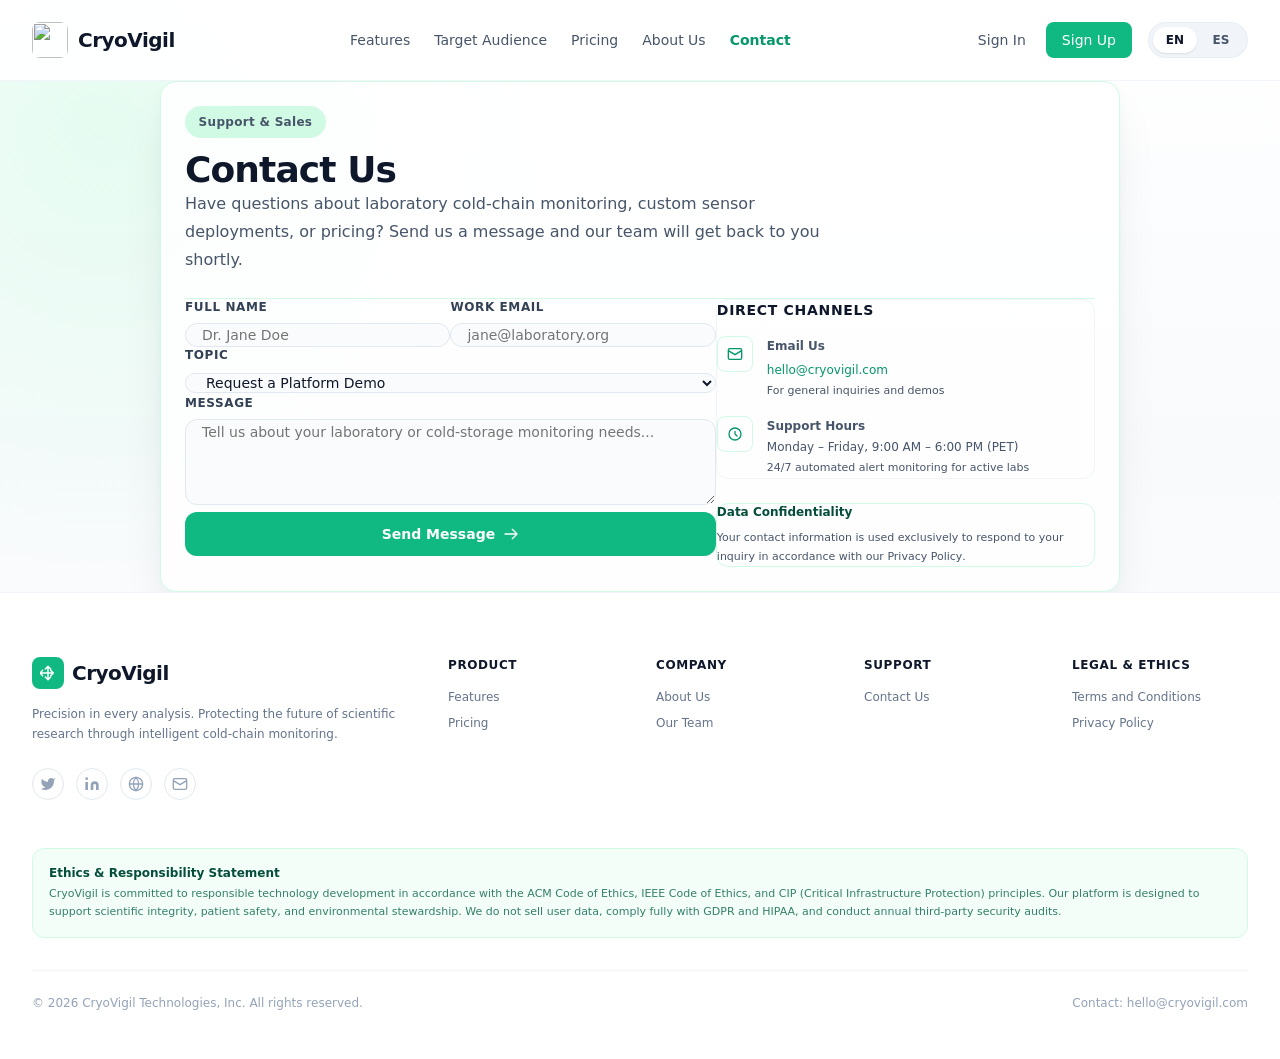
==== contact.html @ 96f05e9c "feat(contact): add contact page with form and direct contact information" ====
<!doctype html>
<html lang="en-US">
<head>
    <meta charset="utf-8" />
    <meta name="viewport" content="width=device-width, initial-scale=1" />
    <meta name="description" content="Get in touch with the CryoVigil team for laboratory cold-chain monitoring inquiries and support." />
    <meta name="author" content="CryoVigil" />
    <title>Contact Us | CryoVigil</title>
    <link rel="stylesheet" href="css/style.css?v=mobile-carousel-2" />
    <script src="js/translations.js" defer></script>
    <script src="js/main.js" defer></script>
</head>
<body class="legal-page flex flex-col min-h-screen text-slate-800">
<!-- HEADER (Idéntico a terms.html) -->
<header class="sticky top-0 z-50 bg-white/95 backdrop-blur-md border-b border-slate-100 transition-all">
    <div class="max-w-7xl mx-auto px-4 sm:px-6 lg:px-8 h-20 flex items-center justify-between">
        <a aria-label="CryoVigil Home" data-i18n-aria-label="nav_logo_aria" class="flex items-center gap-2.5 focus:outline-none" href="index.html">
            <img class="w-9 h-9 rounded-lg object-cover" src="assets/img/logo_cryovigil.jpeg" alt="" />
            <span class="text-xl font-bold tracking-tight text-slate-900">CryoVigil</span>
        </a>
        <nav class="hidden xl:flex items-center gap-6 text-sm font-medium text-slate-600" aria-label="Main navigation">
            <a class="hover:text-brand-600 transition-colors" href="index.html#features" data-i18n="nav_features">Features</a>
            <a class="hover:text-brand-600 transition-colors" href="index.html#target-audience" data-i18n="nav_target_audience">Target Audience</a>
            <a class="hover:text-brand-600 transition-colors" href="index.html#pricing" data-i18n="nav_pricing">Pricing</a>
            <a class="hover:text-brand-600 transition-colors" href="index.html#about-us" data-i18n="nav_about_us">About Us</a>
            <a class="text-brand-600 font-semibold transition-colors" href="contact.html" data-i18n="nav_contact">Contact</a>
        </nav>
        <div class="flex items-center gap-4">
            <div class="hidden md:flex items-center gap-2">
                <a class="px-3 py-2 text-sm font-medium text-slate-600 hover:text-brand-600 transition-colors" href="https://web-app-tst.web.app/sign-in" data-i18n="nav_sign_in">Sign In</a>
                <a class="inline-flex items-center justify-center px-4 py-2 rounded-lg bg-brand-500 text-white text-sm font-medium hover:bg-brand-600 transition-colors" href="https://web-app-tst.web.app/sign-up" data-i18n="nav_sign_up">Sign Up</a>
            </div>
            <div aria-label="Choose language" data-i18n-aria-label="nav_lang_aria" class="language-switcher" role="group">
                <button aria-pressed="true" class="language-option" data-language="en_US" type="button">EN</button>
                <button aria-pressed="false" class="language-option" data-language="es_419" type="button">ES</button>
            </div>
            <button aria-label="Open navigation" aria-controls="mobile-menu" aria-expanded="false" class="xl:hidden p-2 text-slate-600 hover:text-slate-900 focus:outline-none" id="mobile-menu-btn" type="button">
                <svg class="w-6 h-6" fill="none" stroke="currentColor" viewbox="0 0 24 24">
                    <path d="M4 6h16M4 12h16M4 18h16" stroke-linecap="round" stroke-linejoin="round" stroke-width="2"></path>
                </svg>
            </button>
        </div>
    </div>
    <div class="hidden xl:hidden border-b border-slate-200 bg-white px-4 pt-2 pb-6 space-y-3" id="mobile-menu">
        <a class="block py-2 text-slate-600 font-medium" href="index.html#features" data-i18n="nav_features">Features</a>
        <a class="block py-2 text-slate-600 font-medium" href="index.html#target-audience" data-i18n="nav_target_audience">Target Audience</a>
        <a class="block py-2 text-slate-600 font-medium" href="index.html#pricing" data-i18n="nav_pricing">Pricing</a>
        <a class="block py-2 text-slate-600 font-medium" href="index.html#about-us" data-i18n="nav_about_us">About Us</a>
        <a class="block py-2 text-brand-600 font-semibold" href="contact.html" data-i18n="nav_contact">Contact</a>
        <div class="flex gap-3 border-t border-slate-100 pt-4">
            <a class="flex-1 text-center py-2 rounded-lg border border-slate-200 text-slate-700 font-medium" href="https://web-app-tst.web.app/sign-in" data-i18n="nav_sign_in">Sign In</a>
            <a class="flex-1 text-center py-2 rounded-lg bg-brand-500 text-white font-medium" href="https://web-app-tst.web.app/sign-up" data-i18n="nav_sign_up">Sign Up</a>
        </div>
    </div>
</header>

<!-- MAIN CONTENT (Misma estructura de tarjeta blanca de terms.html) -->
<main class="flex-grow max-w-5xl w-full mx-auto px-4 sm:px-6 lg:px-8 py-12 sm:py-16">
    <article class="bg-white rounded-2xl border border-slate-200 p-6 sm:p-10 space-y-8 shadow-soft">
        <header class="pb-6 border-b border-slate-100">
            <p class="badge-pill mb-3" data-i18n="contact_badge">Support &amp; Sales</p>
            <h1 class="text-3xl sm:text-4xl font-bold text-slate-900 tracking-tight" data-i18n="contact_title">Contact Us</h1>
            <p class="text-slate-500 mt-3 text-sm sm:text-base max-w-2xl" data-i18n="contact_subtitle">
                Have questions about laboratory cold-chain monitoring, custom sensor deployments, or pricing? Send us a message and our team will get back to you shortly.
            </p>
        </header>

        <div class="grid grid-cols-1 lg:grid-cols-12 gap-10">
            <!-- Formulario simple (7 columnas) -->
            <div class="lg:col-span-7">
                <form id="contact-form" class="space-y-5">
                    <div class="grid grid-cols-1 sm:grid-cols-2 gap-5">
                        <div>
                            <label for="contact-name" class="block text-xs font-semibold text-slate-700 uppercase tracking-wider mb-2" data-i18n="contact_label_name">
                                Full Name
                            </label>
                            <input
                                    type="text"
                                    id="contact-name"
                                    name="name"
                                    required
                                    placeholder="Dr. Jane Doe"
                                    class="w-full px-4 py-2.5 rounded-xl border border-slate-200 bg-slate-50/50 text-sm text-slate-900 placeholder:text-slate-400 focus:bg-white focus:outline-none focus:ring-2 focus:ring-brand-500/20 focus:border-brand-500 transition-all"
                            />
                        </div>

                        <div>
                            <label for="contact-email" class="block text-xs font-semibold text-slate-700 uppercase tracking-wider mb-2" data-i18n="contact_label_email">
                                Work Email
                            </label>
                            <input
                                    type="email"
                                    id="contact-email"
                                    name="email"
                                    required
                                    placeholder="jane@laboratory.org"
                                    class="w-full px-4 py-2.5 rounded-xl border border-slate-200 bg-slate-50/50 text-sm text-slate-900 placeholder:text-slate-400 focus:bg-white focus:outline-none focus:ring-2 focus:ring-brand-500/20 focus:border-brand-500 transition-all"
                            />
                        </div>
                    </div>

                    <div>
                        <label for="contact-subject" class="block text-xs font-semibold text-slate-700 uppercase tracking-wider mb-2" data-i18n="contact_label_subject">
                            Topic
                        </label>
                        <select
                                id="contact-subject"
                                name="subject"
                                class="w-full px-4 py-2.5 rounded-xl border border-slate-200 bg-slate-50/50 text-sm text-slate-900 focus:bg-white focus:outline-none focus:ring-2 focus:ring-brand-500/20 focus:border-brand-500 transition-all"
                        >
                            <option value="demo" data-i18n="contact_opt_demo">Request a Platform Demo</option>
                            <option value="pricing" data-i18n="contact_opt_pricing">Plans &amp; Institutional Pricing</option>
                            <option value="support" data-i18n="contact_opt_support">Technical Support</option>
                            <option value="other" data-i18n="contact_opt_other">General Inquiry</option>
                        </select>
                    </div>

                    <div>
                        <label for="contact-message" class="block text-xs font-semibold text-slate-700 uppercase tracking-wider mb-2" data-i18n="contact_label_message">
                            Message
                        </label>
                        <textarea
                                id="contact-message"
                                name="message"
                                rows="4"
                                required
                                placeholder="Tell us about your laboratory or cold-storage monitoring needs..."
                                class="w-full px-4 py-2.5 rounded-xl border border-slate-200 bg-slate-50/50 text-sm text-slate-900 placeholder:text-slate-400 focus:bg-white focus:outline-none focus:ring-2 focus:ring-brand-500/20 focus:border-brand-500 transition-all resize-none"
                        ></textarea>
                    </div>

                    <button
                            type="submit"
                            class="w-full sm:w-auto inline-flex items-center justify-center gap-2 px-6 py-3 rounded-xl bg-brand-500 text-white text-sm font-semibold hover:bg-brand-600 focus:outline-none focus:ring-2 focus:ring-brand-500/40 transition-all cursor-pointer"
                            data-i18n="contact_btn_submit"
                    >
                        <span>Send Message</span>
                        <svg class="w-4 h-4" fill="none" stroke="currentColor" stroke-width="2" viewBox="0 0 24 24">
                            <path stroke-linecap="round" stroke-linejoin="round" d="M14 5l7 7m0 0l-7 7m7-7H3"></path>
                        </svg>
                    </button>

                    <!-- Mensaje de confirmación al enviar -->
                    <div
                            id="contact-success"
                            class="hidden p-4 rounded-xl bg-brand-50 border border-brand-200 text-brand-900 text-xs sm:text-sm flex items-start gap-3"
                            role="status"
                    >
                        <svg class="w-5 h-5 text-brand-600 shrink-0 mt-0.5" fill="none" stroke="currentColor" stroke-width="2" viewBox="0 0 24 24">
                            <path stroke-linecap="round" stroke-linejoin="round" d="M5 13l4 4L19 7"></path>
                        </svg>
                        <div>
                            <p class="font-semibold" data-i18n="contact_success_title">Message sent successfully</p>
                            <p class="text-brand-800/80 mt-0.5" data-i18n="contact_success_desc">Thank you for reaching out. Our team will respond within 1 business day.</p>
                        </div>
                    </div>
                </form>
            </div>

            <!-- Información directa de contacto (5 columnas) -->
            <aside class="lg:col-span-5 space-y-6 lg:border-l lg:border-slate-100 lg:pl-8">
                <div class="p-5 rounded-xl bg-slate-50/80 border border-slate-100 space-y-4">
                    <h2 class="text-sm font-bold text-slate-900 uppercase tracking-wider" data-i18n="contact_info_title">
                        Direct Channels
                    </h2>

                    <div class="flex items-start gap-3.5">
                        <div class="w-9 h-9 rounded-lg bg-brand-50 border border-brand-100 flex items-center justify-center text-brand-600 shrink-0">
                            <svg class="w-4 h-4" fill="none" stroke="currentColor" stroke-width="2" viewBox="0 0 24 24">
                                <rect height="16" rx="2" width="20" x="2" y="4"></rect>
                                <path d="m22 7-10 6L2 7"></path>
                            </svg>
                        </div>
                        <div>
                            <p class="text-xs font-semibold text-slate-900" data-i18n="contact_email_label">Email Us</p>
                            <a href="mailto:hello@cryovigil.com" class="text-xs text-brand-600 hover:underline font-medium">hello@cryovigil.com</a>
                            <p class="text-[11px] text-slate-500 mt-0.5" data-i18n="contact_email_hint">For general inquiries and demos</p>
                        </div>
                    </div>

                    <div class="flex items-start gap-3.5">
                        <div class="w-9 h-9 rounded-lg bg-brand-50 border border-brand-100 flex items-center justify-center text-brand-600 shrink-0">
                            <svg class="w-4 h-4" fill="none" stroke="currentColor" stroke-width="2" viewBox="0 0 24 24">
                                <path stroke-linecap="round" stroke-linejoin="round" d="M12 8v4l3 3m6-3a9 9 0 11-18 0 9 9 0 0118 0z"></path>
                            </svg>
                        </div>
                        <div>
                            <p class="text-xs font-semibold text-slate-900" data-i18n="contact_hours_label">Support Hours</p>
                            <p class="text-xs text-slate-600" data-i18n="contact_hours_value">Monday – Friday, 9:00 AM – 6:00 PM (PET)</p>
                            <p class="text-[11px] text-slate-500 mt-0.5" data-i18n="contact_hours_hint">24/7 automated alert monitoring for active labs</p>
                        </div>
                    </div>
                </div>

                <div class="p-5 rounded-xl bg-brand-50/50 border border-brand-100 space-y-2">
                    <h3 class="text-xs font-bold text-brand-900" data-i18n="contact_privacy_note_title">Data Confidentiality</h3>
                    <p class="text-[11px] text-brand-800/80 leading-relaxed" data-i18n="contact_privacy_note_desc">
                        Your contact information is used exclusively to respond to your inquiry in accordance with our <a href="privacy.html" class="underline font-medium">Privacy Policy</a>.
                    </p>
                </div>
            </aside>
        </div>
    </article>
</main>

<!-- FOOTER (Idéntico a terms.html) -->
<footer class="bg-white border-t border-slate-100 pt-16 pb-12" data-purpose="page-footer" id="contact">
    <div class="max-w-7xl mx-auto px-4 sm:px-6 lg:px-8">
        <div class="grid grid-cols-1 md:grid-cols-2 lg:grid-cols-6 gap-8 pb-12">
            <div class="lg:col-span-2 space-y-4">
                <a class="flex items-center gap-2" href="index.html">
                    <div class="w-8 h-8 rounded-lg bg-brand-500 flex items-center justify-center text-white">
                        <svg class="w-4 h-4 stroke-current fill-none stroke-[2.2]" viewbox="0 0 24 24">
                            <path d="M12 2v20m0-20l4 4m-4-4L8 6m4 16l4-4m-4 4l-4-4m-8-6h20m-20 0l4-4m-4 4l4 4m16-4l-4-4m4 4l-4 4" stroke-linecap="round" stroke-linejoin="round"></path>
                        </svg>
                    </div>
                    <span class="text-xl font-bold tracking-tight text-slate-900">CryoVigil</span>
                </a>
                <p class="text-xs text-slate-500 max-w-sm leading-relaxed" data-i18n="footer_tagline">Precision in every analysis. Protecting the future of scientific research through intelligent cold-chain monitoring.</p>
                <div class="flex items-center gap-3 pt-2 text-slate-400">
                    <a aria-label="Share on X" class="w-8 h-8 rounded-full border border-slate-200 flex items-center justify-center hover:text-brand-500 hover:border-brand-500 transition-colors" href="https://x.com/intent/post" data-share="x" target="_blank" rel="noopener noreferrer">
                        <svg class="w-4 h-4" fill="currentColor" viewbox="0 0 24 24"><path d="M23 3a10.9 10.9 0 01-3.14 1.53 4.48 4.48 0 00-7.86 3v1A10.66 10.66 0 013 4s-4 9 5 13a11.64 11.64 0 01-7 2c9 5 20 0 20-11.5a4.5 4.5 0 00-.08-.83A7.72 7.72 0 0023 3z"></path></svg>
                    </a>
                    <a aria-label="Share on LinkedIn" class="w-8 h-8 rounded-full border border-slate-200 flex items-center justify-center hover:text-brand-500 hover:border-brand-500 transition-colors" href="https://www.linkedin.com/sharing/share-offsite/" data-share="linkedin" target="_blank" rel="noopener noreferrer">
                        <svg class="w-4 h-4" fill="currentColor" viewbox="0 0 24 24"><path d="M16 8a6 6 0 016 6v7h-4v-7a2 2 0 00-2-2 2 2 0 00-2 2v7h-4v-7a6 6 0 016-6zM2 9h4v12H2z"></path><circle cx="4" cy="4" r="2"></circle></svg>
                    </a>
                    <a aria-label="CryoVigil website" class="w-8 h-8 rounded-full border border-slate-200 flex items-center justify-center hover:text-brand-500 hover:border-brand-500 transition-colors" href="index.html">
                        <svg class="w-4 h-4" fill="none" stroke="currentColor" stroke-width="2" viewbox="0 0 24 24"><circle cx="12" cy="12" r="10"></circle><path d="M2 12h20M12 2a15.3 15.3 0 014 10 15.3 15.3 0 01-4 10 15.3 15.3 0 01-4-10 15.3 15.3 0 014-10z"></path></svg>
                    </a>
                    <a aria-label="Email CryoVigil" class="w-8 h-8 rounded-full border border-slate-200 flex items-center justify-center hover:text-brand-500 hover:border-brand-500 transition-colors" href="mailto:hello@cryovigil.com">
                        <svg class="w-4 h-4" fill="none" stroke="currentColor" stroke-width="2" viewbox="0 0 24 24"><rect height="16" rx="2" width="20" x="2" y="4"></rect><path d="m22 7-10 6L2 7"></path></svg>
                    </a>
                </div>
            </div>
            <div>
                <h4 class="text-xs font-bold text-slate-900 uppercase tracking-wider mb-4" data-i18n="footer_col_product">Product</h4>
                <ul class="space-y-2.5 text-xs text-slate-500">
                    <li><a class="hover:text-slate-900 transition-colors" href="index.html#features" data-i18n="footer_link_features">Features</a></li>
                    <li><a class="hover:text-slate-900 transition-colors" href="index.html#pricing" data-i18n="footer_link_pricing">Pricing</a></li>
                </ul>
            </div>
            <div>
                <h4 class="text-xs font-bold text-slate-900 uppercase tracking-wider mb-4" data-i18n="footer_col_company">Company</h4>
                <ul class="space-y-2.5 text-xs text-slate-500">
                    <li><a class="hover:text-slate-900 transition-colors" href="index.html#about-us" data-i18n="footer_link_about_us">About Us</a></li>
                    <li><a class="hover:text-slate-900 transition-colors" href="index.html#about-us" data-i18n="footer_link_our_team">Our Team</a></li>
                </ul>
            </div>
            <div>
                <h4 class="text-xs font-bold text-slate-900 uppercase tracking-wider mb-4" data-i18n="footer_col_support">Support</h4>
                <ul class="space-y-2.5 text-xs text-slate-500">
                    <li><a class="hover:text-slate-900 transition-colors" href="contact.html" data-i18n="footer_link_contact_us">Contact Us</a></li>
                </ul>
            </div>
            <div>
                <h4 class="text-xs font-bold text-slate-900 uppercase tracking-wider mb-4" data-i18n="footer_col_legal">Legal &amp; Ethics</h4>
                <ul class="space-y-2.5 text-xs text-slate-500">
                    <li><a class="hover:text-slate-900 transition-colors" href="terms.html" data-i18n="footer_link_terms">Terms and Conditions</a></li>
                    <li><a class="hover:text-slate-900 transition-colors" href="privacy.html" data-i18n="footer_link_privacy">Privacy Policy</a></li>
                </ul>
            </div>
        </div>
        <div class="p-4 rounded-xl bg-brand-50/60 border border-brand-100 mb-8">
            <h5 class="text-xs font-bold text-brand-900 mb-1" data-i18n="footer_ethics_title">Ethics &amp; Responsibility Statement</h5>
            <p class="text-[11px] text-brand-800/80 leading-relaxed" data-i18n="footer_ethics_desc">CryoVigil is committed to responsible technology development in accordance with the ACM Code of Ethics, IEEE Code of Ethics, and CIP (Critical Infrastructure Protection) principles. Our platform is designed to support scientific integrity, patient safety, and environmental stewardship. We do not sell user data, comply fully with GDPR and HIPAA, and conduct annual third-party security audits.</p>
        </div>
        <div class="pt-6 border-t border-slate-100 flex flex-col sm:flex-row justify-between items-center gap-4 text-xs text-slate-400">
            <p data-i18n="footer_copyright">© 2026 CryoVigil Technologies, Inc. All rights reserved.</p>
            <div class="flex items-center gap-6">
                <a class="hover:text-slate-600 transition-colors" href="mailto:hello@cryovigil.com" data-i18n="footer_bottom_contact">Contact: hello@cryovigil.com</a>
            </div>
        </div>
    </div>
</footer>

<script>
    document.getElementById('contact-form')?.addEventListener('submit', function (e) {
        e.preventDefault();
        const successBox = document.getElementById('contact-success');
        successBox.classList.remove('hidden');
        this.reset();
    });
</script>
</body>
</html>
---- css/style.css ----
:root {
  font-family:
    Inter,
    system-ui,
    -apple-system,
    BlinkMacSystemFont,
    "Segoe UI",
    sans-serif;
  color: #1f2937;
  background: #fff;
  font-synthesis: none;
  text-rendering: optimizeLegibility;
  -webkit-font-smoothing: antialiased;
  --slate-50: #f8fafc;
  --slate-100: #f1f5f9;
  --slate-200: #e2e8f0;
  --slate-300: #cbd5e1;
  --slate-400: #94a3b8;
  --slate-500: #64748b;
  --slate-600: #475569;
  --slate-700: #334155;
  --slate-800: #1e293b;
  --slate-900: #0f172a;
  --brand-50: #ecfdf5;
  --brand-100: #d1fae5;
  --brand-200: #a7f3d0;
  --brand-300: #6ee7b7;
  --brand-400: #34d399;
  --brand-500: #10b981;
  --brand-600: #059669;
  --brand-700: #047857;
  --brand-800: #065f46;
  --brand-900: #064e3b;
}

*,
*::before,
*::after {
  box-sizing: border-box;
  border-width: 0;
  border-style: solid;
  border-color: #e5e7eb;
}

html {
  min-width: 320px;
  scroll-behavior: smooth;
}

body {
  min-width: 320px;
  min-height: 100vh;
  margin: 0;
  line-height: 1.5;
}

a {
  color: inherit;
  text-decoration: none;
}

blockquote,
dd,
dl,
figure,
h1,
h2,
h3,
h4,
h5,
h6,
hr,
p,
pre {
  margin: 0;
}

h1,
h2,
h3,
h4,
h5,
h6 {
  font-size: inherit;
  font-weight: inherit;
}

ul,
ol,
menu {
  margin: 0;
  padding: 0;
  list-style: none;
}

button,
input,
select,
textarea {
  color: inherit;
  font: inherit;
  margin: 0;
}

button {
  border: 0;
  background: transparent;
  text-transform: none;
}

svg {
  display: block;
}

::selection {
  color: var(--brand-800);
  background: rgb(16 185 129 / 18%);
}

.badge-pill {
  display: inline-flex;
  align-items: center;
  padding: 0.35rem 0.85rem;
  border-radius: 9999px;
  background: var(--brand-100);
  color: var(--brand-700);
  font-size: 0.75rem;
  font-weight: 600;
  letter-spacing: 0.025em;
}

.shadow-soft {
  box-shadow:
    0 10px 30px -10px rgb(0 0 0 / 6%),
    0 4px 6px -2px rgb(0 0 0 / 2%);
}

.shadow-mockup {
  box-shadow: 0 25px 50px -12px rgb(15 23 42 / 12%);
}

.block {
  display: block;
}
.inline-block {
  display: inline-block;
}
.flex {
  display: flex;
}
.inline-flex {
  display: inline-flex;
}
.grid {
  display: grid;
}
.hidden {
  display: none;
}
.order-1 {
  order: 1;
}
.order-2 {
  order: 2;
}
.flex-col {
  flex-direction: column;
}
.flex-wrap {
  flex-wrap: wrap;
}
.flex-grow {
  flex-grow: 1;
}
.flex-shrink-0 {
  flex-shrink: 0;
}
.min-h-20 {
  min-height: 5rem;
}
.items-start {
  align-items: flex-start;
}
.items-center {
  align-items: center;
}
.items-baseline {
  align-items: baseline;
}
.justify-between {
  justify-content: space-between;
}
.justify-center {
  justify-content: center;
}
.grid-cols-1 {
  grid-template-columns: repeat(1, minmax(0, 1fr));
}
.grid-cols-3 {
  grid-template-columns: repeat(3, minmax(0, 1fr));
}
.gap-0\.5 {
  gap: 0.125rem;
}
.gap-1 {
  gap: 0.25rem;
}
.gap-2 {
  gap: 0.5rem;
}
.gap-2\.5 {
  gap: 0.625rem;
}
.gap-3 {
  gap: 0.75rem;
}
.gap-3\.5 {
  gap: 0.875rem;
}
.gap-4 {
  gap: 1rem;
}
.gap-6 {
  gap: 1.5rem;
}
.gap-8 {
  gap: 2rem;
}
.gap-12 {
  gap: 3rem;
}
.gap-x-6 {
  column-gap: 1.5rem;
}
.gap-y-2 {
  row-gap: 0.5rem;
}
.space-y-1 > :not([hidden]) ~ :not([hidden]) {
  margin-top: 0.25rem;
}
.space-y-2 > :not([hidden]) ~ :not([hidden]) {
  margin-top: 0.5rem;
}
.space-y-2\.5 > :not([hidden]) ~ :not([hidden]) {
  margin-top: 0.625rem;
}
.space-y-3 > :not([hidden]) ~ :not([hidden]) {
  margin-top: 0.75rem;
}
.space-y-3\.5 > :not([hidden]) ~ :not([hidden]) {
  margin-top: 0.875rem;
}
.space-y-4 > :not([hidden]) ~ :not([hidden]) {
  margin-top: 1rem;
}
.space-y-6 > :not([hidden]) ~ :not([hidden]) {
  margin-top: 1.5rem;
}

.absolute {
  position: absolute;
}
.relative {
  position: relative;
}
.sticky {
  position: sticky;
}
.top-0 {
  top: 0;
}
.top-4 {
  top: 1rem;
}
.right-4 {
  right: 1rem;
}
.inset-0 {
  inset: 0;
}
.z-10 {
  z-index: 10;
}
.z-50 {
  z-index: 50;
}
.mx-auto {
  margin-right: auto;
  margin-left: auto;
}
.my-8 {
  margin-top: 2rem;
  margin-bottom: 2rem;
}
.ml-0\.5 {
  margin-left: 0.125rem;
}
.ml-2 {
  margin-left: 0.5rem;
}
.mt-1 {
  margin-top: 0.25rem;
}
.mt-2 {
  margin-top: 0.5rem;
}
.mt-20 {
  margin-top: 5rem;
}
.mb-1 {
  margin-bottom: 0.25rem;
}
.mb-2 {
  margin-bottom: 0.5rem;
}
.mb-3 {
  margin-bottom: 0.75rem;
}
.mb-4 {
  margin-bottom: 1rem;
}
.mb-5 {
  margin-bottom: 1.25rem;
}
.mb-6 {
  margin-bottom: 1.5rem;
}
.mb-8 {
  margin-bottom: 2rem;
}
.mb-10 {
  margin-bottom: 2.5rem;
}
.mb-16 {
  margin-bottom: 4rem;
}
.h-1\.5 {
  height: 0.375rem;
}
.h-2 {
  height: 0.5rem;
}
.h-3 {
  height: 0.75rem;
}
.h-4 {
  height: 1rem;
}
.h-5 {
  height: 1.25rem;
}
.h-6 {
  height: 1.5rem;
}
.h-8 {
  height: 2rem;
}
.h-9 {
  height: 2.25rem;
}
.h-10 {
  height: 2.5rem;
}
.h-12 {
  height: 3rem;
}
.h-14 {
  height: 3.5rem;
}
.h-20 {
  height: 5rem;
}
.h-24 {
  height: 6rem;
}
.h-40 {
  height: 10rem;
}
.h-full {
  height: 100%;
}
.min-h-screen {
  min-height: 100vh;
}
.w-1\.5 {
  width: 0.375rem;
}
.w-2 {
  width: 0.5rem;
}
.w-3 {
  width: 0.75rem;
}
.w-4 {
  width: 1rem;
}
.w-5 {
  width: 1.25rem;
}
.w-6 {
  width: 1.5rem;
}
.w-8 {
  width: 2rem;
}
.w-9 {
  width: 2.25rem;
}
.w-10 {
  width: 2.5rem;
}
.w-12 {
  width: 3rem;
}
.w-14 {
  width: 3.5rem;
}
.w-16 {
  width: 4rem;
}
.w-24 {
  width: 6rem;
}
.w-full {
  width: 100%;
}
.max-w-sm {
  max-width: 24rem;
}
.max-w-lg {
  max-width: 32rem;
}
.max-w-xl {
  max-width: 36rem;
}
.max-w-2xl {
  max-width: 42rem;
}
.max-w-4xl {
  max-width: 56rem;
}
.max-w-5xl {
  max-width: 64rem;
}
.max-w-7xl {
  max-width: 80rem;
}
.overflow-hidden {
  overflow: hidden;
}
.aspect-video {
  aspect-ratio: 16 / 9;
}

img,
video {
  display: block;
  max-width: 100%;
}

.content-visual {
  aspect-ratio: 16 / 10;
  object-fit: cover;
}

.team-member-photo {
  aspect-ratio: 1 / 1;
  object-fit: cover;
}

.pricing-card-popular {
  padding-top: 3.25rem;
}

.pricing-badge-wrap {
  position: absolute;
  top: 0.85rem;
  left: 50%;
  transform: translateX(-50%);
}

.pricing-badge {
  display: inline-flex;
  align-items: center;
  justify-content: center;
  white-space: nowrap;
  margin-right: 0.35rem;
}

.border {
  border: 1px solid var(--slate-200);
}
.border-b {
  border-bottom: 1px solid var(--slate-200);
}
.border-t {
  border-top: 1px solid var(--slate-200);
}
.border-slate-100 {
  border-color: var(--slate-100);
}
.border-slate-200 {
  border-color: var(--slate-200);
}
.border-slate-200\/60 {
  border-color: rgb(226 232 240 / 60%);
}
.border-slate-200\/80 {
  border-color: rgb(226 232 240 / 80%);
}
.border-slate-200\/90 {
  border-color: rgb(226 232 240 / 90%);
}
.border-slate-700 {
  border-color: #334155;
}
.border-amber-200 {
  border-color: #fde68a;
}
.border-brand-100 {
  border-color: var(--brand-100);
}
.border-brand-500\/30 {
  border-color: rgb(16 185 129 / 30%);
}
.border-navy-800 {
  border-color: #1e293b;
}
.rounded {
  border-radius: 0.25rem;
}
.rounded-lg {
  border-radius: 0.5rem;
}
.rounded-xl {
  border-radius: 0.75rem;
}
.rounded-2xl {
  border-radius: 1rem;
}
.rounded-full {
  border-radius: 9999px;
}

.bg-white {
  background-color: #fff;
}
.bg-white\/95 {
  background-color: rgb(255 255 255 / 95%);
}
.bg-slate-50 {
  background-color: var(--slate-50);
}
.bg-slate-50\/50 {
  background-color: rgb(248 250 252 / 50%);
}
.bg-slate-50\/70 {
  background-color: rgb(248 250 252 / 70%);
}
.bg-slate-100 {
  background-color: var(--slate-100);
}
.bg-slate-200 {
  background-color: var(--slate-200);
}
.bg-slate-700 {
  background-color: #334155;
}
.bg-slate-800 {
  background-color: var(--slate-800);
}
.bg-slate-900 {
  background-color: var(--slate-900);
}
.bg-brand-50\/60 {
  background-color: rgb(236 253 245 / 60%);
}
.bg-brand-100 {
  background-color: var(--brand-100);
}
.bg-brand-300 {
  background-color: var(--brand-300);
}
.bg-brand-400 {
  background-color: var(--brand-400);
}
.bg-brand-500 {
  background-color: var(--brand-500);
}
.bg-brand-500\/20 {
  background-color: rgb(16 185 129 / 20%);
}
.bg-brand-700 {
  background-color: var(--brand-700);
}
.bg-emerald-50 {
  background-color: #ecfdf5;
}
.bg-emerald-100 {
  background-color: #d1fae5;
}
.bg-emerald-400 {
  background-color: #34d399;
}
.bg-emerald-500 {
  background-color: #10b981;
}
.bg-amber-50 {
  background-color: #fffbeb;
}
.bg-amber-50\/30 {
  background-color: rgb(255 251 235 / 30%);
}
.bg-amber-400 {
  background-color: #fbbf24;
}
.bg-amber-500 {
  background-color: #f59e0b;
}
.bg-blue-50 {
  background-color: #eff6ff;
}
.bg-red-400 {
  background-color: #f87171;
}
.bg-red-600 {
  background-color: #dc2626;
}
.bg-navy-900 {
  background-color: #0f172a;
}
.bg-gradient-to-b {
  background-image: linear-gradient(
    to bottom,
    var(--gradient-from),
    var(--gradient-via),
    var(--gradient-to)
  );
}
.bg-gradient-to-t {
  background-image: linear-gradient(
    to top,
    var(--gradient-from),
    var(--gradient-via),
    var(--gradient-to)
  );
}
.from-white {
  --gradient-from: #fff;
}
.via-slate-50\/50 {
  --gradient-via: rgb(248 250 252 / 50%);
}
.to-white {
  --gradient-to: #fff;
}
.from-slate-950 {
  --gradient-from: #020617;
}
.via-slate-900\/60 {
  --gradient-via: rgb(15 23 42 / 60%);
}
.to-transparent {
  --gradient-to: transparent;
}

.p-1 {
  padding: 0.25rem;
}
.p-2 {
  padding: 0.5rem;
}
.p-2\.5 {
  padding: 0.625rem;
}
.p-3 {
  padding: 0.75rem;
}
.p-3\.5 {
  padding: 0.875rem;
}
.p-4 {
  padding: 1rem;
}
.p-6 {
  padding: 1.5rem;
}
.p-8 {
  padding: 2rem;
}
.px-1\.5 {
  padding-right: 0.375rem;
  padding-left: 0.375rem;
}
.px-2 {
  padding-right: 0.5rem;
  padding-left: 0.5rem;
}
.px-2\.5 {
  padding-right: 0.625rem;
  padding-left: 0.625rem;
}
.px-3 {
  padding-right: 0.75rem;
  padding-left: 0.75rem;
}
.px-4 {
  padding-right: 1rem;
  padding-left: 1rem;
}
.px-6 {
  padding-right: 1.5rem;
  padding-left: 1.5rem;
}
.px-8 {
  padding-right: 2rem;
  padding-left: 2rem;
}
.py-0\.5 {
  padding-top: 0.125rem;
  padding-bottom: 0.125rem;
}
.py-1 {
  padding-top: 0.25rem;
  padding-bottom: 0.25rem;
}
.py-2 {
  padding-top: 0.5rem;
  padding-bottom: 0.5rem;
}
.py-3 {
  padding-top: 0.75rem;
  padding-bottom: 0.75rem;
}
.py-3\.5 {
  padding-top: 0.875rem;
  padding-bottom: 0.875rem;
}
.py-20 {
  padding-top: 5rem;
  padding-bottom: 5rem;
}
.pt-2 {
  padding-top: 0.5rem;
}
.pt-3 {
  padding-top: 0.75rem;
}
.pt-4 {
  padding-top: 1rem;
}
.pt-6 {
  padding-top: 1.5rem;
}
.pt-10 {
  padding-top: 2.5rem;
}
.pt-12 {
  padding-top: 3rem;
}
.pt-16 {
  padding-top: 4rem;
}
.pb-3 {
  padding-bottom: 0.75rem;
}
.pb-4 {
  padding-bottom: 1rem;
}
.pb-6 {
  padding-bottom: 1.5rem;
}
.pb-12 {
  padding-bottom: 3rem;
}
.pb-20 {
  padding-bottom: 5rem;
}

.text-left {
  text-align: left;
}
.text-center {
  text-align: center;
}
.text-white {
  color: #fff;
}
.text-slate-200 {
  color: var(--slate-200);
}
.text-slate-300 {
  color: var(--slate-300);
}
.text-slate-400 {
  color: var(--slate-400);
}
.text-slate-500 {
  color: var(--slate-500);
}
.text-slate-600 {
  color: var(--slate-600);
}
.text-slate-700 {
  color: var(--slate-700);
}
.text-slate-800 {
  color: var(--slate-800);
}
.text-slate-900 {
  color: var(--slate-900);
}
.text-brand-300 {
  color: var(--brand-300);
}
.text-brand-400 {
  color: var(--brand-400);
}
.text-brand-600 {
  color: var(--brand-600);
}
.text-brand-800\/80 {
  color: rgb(6 95 70 / 80%);
}
.text-brand-900 {
  color: var(--brand-900);
}
.text-emerald-500 {
  color: #10b981;
}
.text-emerald-600 {
  color: #059669;
}
.text-emerald-700 {
  color: #047857;
}
.text-emerald-800 {
  color: #065f46;
}
.text-amber-400 {
  color: #fbbf24;
}
.text-amber-600 {
  color: #d97706;
}
.text-amber-700 {
  color: #b45309;
}
.text-blue-600 {
  color: #2563eb;
}
.text-red-500 {
  color: #ef4444;
}
.text-xs {
  font-size: 0.75rem;
  line-height: 1rem;
}
.text-\[10px\] {
  font-size: 10px;
  line-height: 1.4;
}
.text-\[11px\] {
  font-size: 11px;
  line-height: 1.4;
}
.text-sm {
  font-size: 0.875rem;
  line-height: 1.25rem;
}
.text-base {
  font-size: 1rem;
  line-height: 1.5rem;
}
.text-lg {
  font-size: 1.125rem;
  line-height: 1.75rem;
}
.text-xl {
  font-size: 1.25rem;
  line-height: 1.75rem;
}
.text-2xl {
  font-size: 1.5rem;
  line-height: 2rem;
}
.text-3xl {
  font-size: 1.875rem;
  line-height: 2.25rem;
}
.text-4xl {
  font-size: 2.25rem;
  line-height: 2.5rem;
}
.font-medium {
  font-weight: 500;
}
.font-semibold {
  font-weight: 600;
}
.font-bold {
  font-weight: 700;
}
.font-extrabold {
  font-weight: 800;
}
.font-mono {
  font-family: ui-monospace, SFMono-Regular, Menlo, monospace;
}
.uppercase {
  text-transform: uppercase;
}
.tracking-tight {
  letter-spacing: -0.025em;
}
.tracking-wider {
  letter-spacing: 0.05em;
}
.leading-tight {
  line-height: 1.25;
}
.leading-relaxed {
  line-height: 1.625;
}
.leading-\[1\.12\] {
  line-height: 1.12;
}

.opacity-30 {
  opacity: 0.3;
}
.opacity-70 {
  opacity: 0.7;
}
.animate-pulse {
  animation: pulse 2s cubic-bezier(0.4, 0, 0.6, 1) infinite;
}
.grayscale {
  filter: grayscale(1);
}
.cursor-pointer {
  cursor: pointer;
}
.drop-shadow {
  filter: drop-shadow(0 1px 2px rgb(0 0 0 / 10%));
}
.fill-current {
  fill: currentColor;
}
.fill-none {
  fill: none;
}
.stroke-current {
  stroke: currentColor;
}
.stroke-\[2\.2\] {
  stroke-width: 2.2;
}
.ring-4 {
  box-shadow: 0 0 0 4px var(--ring-color);
}
.ring-emerald-100 {
  --ring-color: #d1fae5;
}
.ring-amber-100 {
  --ring-color: #fef3c7;
}
.shadow-sm {
  box-shadow: 0 1px 2px rgb(0 0 0 / 5%);
}
.shadow-xs {
  box-shadow: 0 1px 2px rgb(15 23 42 / 10%);
}
.shadow-lg {
  box-shadow:
    0 10px 15px -3px rgb(0 0 0 / 10%),
    0 4px 6px -4px rgb(0 0 0 / 10%);
}
.shadow-xl {
  box-shadow:
    0 20px 25px -5px rgb(0 0 0 / 10%),
    0 8px 10px -6px rgb(0 0 0 / 10%);
}
.shadow-brand-500\/25 {
  box-shadow: 0 4px 10px rgb(16 185 129 / 25%);
}
.shadow-brand-500\/30 {
  box-shadow: 0 4px 10px rgb(16 185 129 / 30%);
}
.shadow-red-600\/40 {
  box-shadow: 0 4px 10px rgb(220 38 38 / 40%);
}
.transition-all {
  transition: all 180ms ease;
}
.transition-colors {
  transition:
    color 180ms ease,
    background-color 180ms ease,
    border-color 180ms ease;
}
.transition-shadow {
  transition: box-shadow 180ms ease;
}
.transition-transform {
  transition: transform 180ms ease;
}
.backdrop-blur-md {
  backdrop-filter: blur(12px);
}
.focus\:outline-none:focus {
  outline: none;
}

.language-switcher {
  display: flex;
  align-items: center;
  gap: 0.125rem;
  padding: 0.25rem;
  border: 1px solid rgb(226 232 240 / 60%);
  border-radius: 9999px;
  background-color: var(--slate-100);
  color: var(--slate-600);
  font-size: 0.75rem;
  font-weight: 600;
}

.language-option {
  min-width: 2.75rem;
  padding: 0.25rem 0.625rem;
  border-radius: 9999px;
  cursor: pointer;
  transition:
    color 180ms ease,
    background-color 180ms ease,
    box-shadow 180ms ease,
    transform 180ms ease;
}

.language-option:hover {
  color: var(--slate-900);
}

.language-option[aria-pressed="true"] {
  background-color: #fff;
  color: var(--slate-900);
  box-shadow: 0 1px 2px rgb(15 23 42 / 10%);
}

.language-option:active {
  transform: scale(0.94);
}

.language-option:focus-visible {
  outline: 2px solid var(--brand-500);
  outline-offset: 2px;
}

.hover\:text-brand-500:hover {
  color: var(--brand-500);
}
.hover\:text-brand-600:hover {
  color: var(--brand-600);
}
.hover\:text-slate-600:hover {
  color: var(--slate-600);
}
.hover\:text-slate-900:hover {
  color: var(--slate-900);
}
.hover\:bg-brand-600:hover {
  background-color: var(--brand-600);
}
.hover\:bg-slate-50:hover {
  background-color: var(--slate-50);
}
.hover\:bg-slate-700:hover {
  background-color: #334155;
}
.hover\:bg-slate-800:hover {
  background-color: var(--slate-800);
}
.hover\:border-brand-200:hover {
  border-color: var(--brand-200);
}
.hover\:border-brand-400:hover {
  border-color: var(--brand-400);
}
.hover\:border-brand-500:hover {
  border-color: var(--brand-500);
}
.hover\:shadow-md:hover {
  box-shadow:
    0 4px 6px -1px rgb(0 0 0 / 10%),
    0 2px 4px -2px rgb(0 0 0 / 10%);
}
.hover\:grayscale-0:hover {
  filter: grayscale(0);
}
.group:hover .group-hover\:scale-110 {
  transform: scale(1.1);
}

@keyframes pulse {
  50% {
    opacity: 0.5;
  }
}

@media (min-width: 640px) {
  .sm\:flex-row {
    flex-direction: row;
  }
  .sm\:grid-cols-2 {
    grid-template-columns: repeat(2, minmax(0, 1fr));
  }
  .sm\:grid-cols-3 {
    grid-template-columns: repeat(3, minmax(0, 1fr));
  }
  .sm\:p-6 {
    padding: 1.5rem;
  }
  .sm\:px-6 {
    padding-right: 1.5rem;
    padding-left: 1.5rem;
  }
  .sm\:text-sm {
    font-size: 0.875rem;
    line-height: 1.25rem;
  }
  .sm\:text-base {
    font-size: 1rem;
    line-height: 1.5rem;
  }
  .sm\:text-lg {
    font-size: 1.125rem;
    line-height: 1.75rem;
  }
  .sm\:text-4xl {
    font-size: 2.25rem;
    line-height: 2.5rem;
  }
  .sm\:text-5xl {
    font-size: 3rem;
    line-height: 1;
  }
}

@media (min-width: 768px) {
  .md\:flex {
    display: flex;
  }
  .md\:hidden {
    display: none;
  }
  .md\:grid-cols-2 {
    grid-template-columns: repeat(2, minmax(0, 1fr));
  }
  .md\:grid-cols-3 {
    grid-template-columns: repeat(3, minmax(0, 1fr));
  }
  .md\:gap-16 {
    gap: 4rem;
  }
}

@media (min-width: 1024px) {
  .lg\:px-8 {
    padding-right: 2rem;
    padding-left: 2rem;
  }
  .lg\:pt-16 {
    padding-top: 4rem;
  }
  .lg\:pb-28 {
    padding-bottom: 7rem;
  }
  .lg\:gap-8 {
    gap: 2rem;
  }
  .lg\:grid-cols-5 {
    grid-template-columns: repeat(5, minmax(0, 1fr));
  }
  .lg\:grid-cols-6 {
    grid-template-columns: repeat(6, minmax(0, 1fr));
  }
  .lg\:grid-cols-12 {
    grid-template-columns: repeat(12, minmax(0, 1fr));
  }
  .lg\:col-span-2 {
    grid-column: span 2 / span 2;
  }
  .lg\:col-span-5 {
    grid-column: span 5 / span 5;
  }
  .lg\:col-span-6 {
    grid-column: span 6 / span 6;
  }
  .lg\:col-span-7 {
    grid-column: span 7 / span 7;
  }
  .lg\:order-1 {
    order: 1;
  }
  .lg\:order-2 {
    order: 2;
  }
  .lg\:text-5xl {
    font-size: 3rem;
    line-height: 1;
  }
  .lg\:text-\[54px\] {
    font-size: 54px;
    line-height: 1.12;
  }
}

@media (min-width: 1280px) {
  .xl\:flex {
    display: flex;
  }
  .xl\:hidden {
    display: none;
  }
}

@media (prefers-reduced-motion: reduce) {
  *,
  *::before,
  *::after {
    scroll-behavior: auto !important;
    transition-duration: 0.01ms !important;
  }
}

.mobile-menu-btn:focus-visible,
.mobile-carousel:focus-visible {
  outline: 3px solid var(--brand-500);
  outline-offset: 3px;
}

.mobile-swipe-hint {
  display: none;
}

@media (max-width: 767px) {
  .mobile-carousel-section.py-20 {
    padding-block: 3.5rem;
  }

  .mobile-section-intro {
    margin-bottom: 1.25rem;
  }

  .mobile-review-heading {
    margin-bottom: 1.25rem;
  }

  .mobile-swipe-hint {
    display: flex;
    align-items: center;
    justify-content: space-between;
    margin: 0 0 0.75rem;
    color: var(--slate-500);
    font-size: 0.75rem;
    font-weight: 600;
  }

  .mobile-carousel.grid {
    display: flex;
    flex-flow: row nowrap;
    gap: 1rem;
    overflow-x: auto;
    margin-inline: -1rem;
    padding: 0.25rem 1rem 1rem;
    overscroll-behavior-x: contain;
    scroll-padding-inline: 1rem;
    scroll-snap-type: x mandatory;
    scrollbar-width: none;
    -webkit-overflow-scrolling: touch;
  }

  .mobile-carousel::-webkit-scrollbar {
    display: none;
  }

  .mobile-carousel > * {
    width: 88%;
    min-width: 0;
    flex: 0 0 88%;
    scroll-snap-align: start;
  }

  .mobile-carousel[aria-label="Team members"] > * {
    flex-basis: 78%;
  }
}

.legal-page {
  background:
    radial-gradient(circle at 8% 12%, rgb(209 250 229 / 55%), transparent 28rem),
    linear-gradient(to bottom, #ffffff 0%, #f8fafc 42%, #ffffff 100%);
}

.legal-page main > article {
  background: rgb(255 255 255 / 88%);
  border-color: var(--brand-100);
  box-shadow:
    0 25px 50px -12px rgb(15 23 42 / 10%),
    0 4px 12px -4px rgb(16 185 129 / 8%);
}

.legal-page article > header {
  border-bottom-color: var(--brand-100);
}

.legal-page article section {
  padding: 1.25rem 1.5rem;
  border-left: 3px solid var(--brand-200);
  border-radius: 0.75rem;
  background: linear-gradient(90deg, rgb(236 253 245 / 38%), transparent);
}

.legal-page .legal-section {
  margin-top: 0.5rem;
}

.legal-page article section h2 {
  color: var(--brand-800);
  border-bottom-color: var(--brand-200);
}

.legal-page article section h3,
.legal-page article section h4 {
  color: var(--slate-900);
}

.legal-page article p,
.legal-page article li {
  color: var(--slate-600);
  line-height: 1.75;
}

@media (max-width: 639px) {
  .legal-page article section {
    padding-inline: 1rem;
  }
}
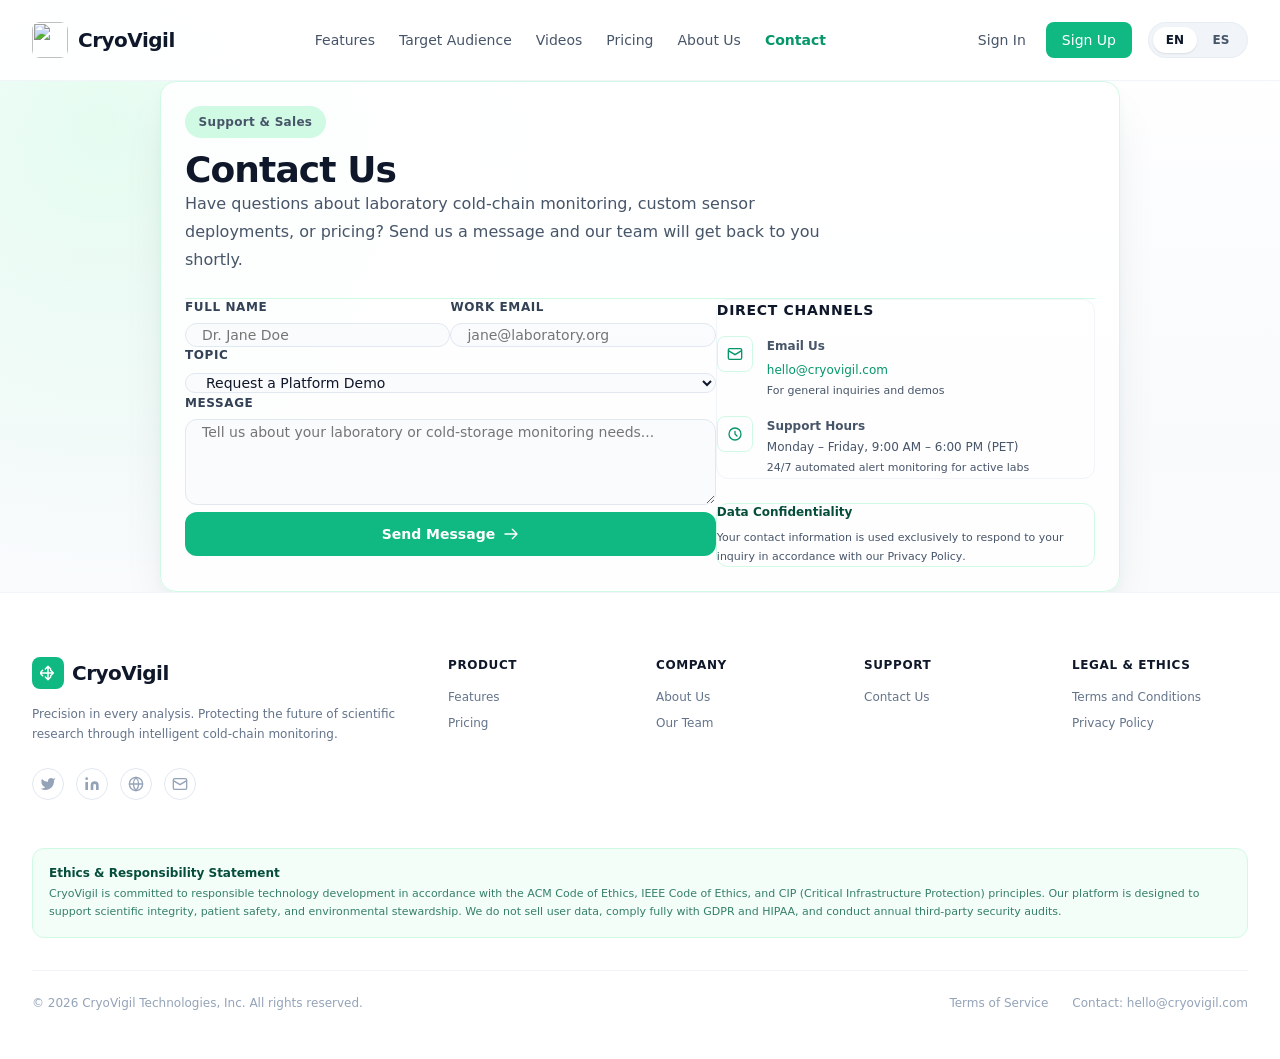
==== commit 8e34e58c: "feat(contact): add contact page with form and direct contact information" ====
--- a/contact.html
+++ b/contact.html
@@ -11,7 +11,7 @@
     <script src="js/main.js" defer></script>
 </head>
 <body class="legal-page flex flex-col min-h-screen text-slate-800">
-<!-- HEADER (Idéntico a terms.html) -->
+<!-- HEADER -->
 <header class="sticky top-0 z-50 bg-white/95 backdrop-blur-md border-b border-slate-100 transition-all">
     <div class="max-w-7xl mx-auto px-4 sm:px-6 lg:px-8 h-20 flex items-center justify-between">
         <a aria-label="CryoVigil Home" data-i18n-aria-label="nav_logo_aria" class="flex items-center gap-2.5 focus:outline-none" href="index.html">
@@ -21,14 +21,15 @@
         <nav class="hidden xl:flex items-center gap-6 text-sm font-medium text-slate-600" aria-label="Main navigation">
             <a class="hover:text-brand-600 transition-colors" href="index.html#features" data-i18n="nav_features">Features</a>
             <a class="hover:text-brand-600 transition-colors" href="index.html#target-audience" data-i18n="nav_target_audience">Target Audience</a>
+            <a class="hover:text-brand-600 transition-colors" href="index.html#videos" data-i18n="nav_videos">Videos</a>
             <a class="hover:text-brand-600 transition-colors" href="index.html#pricing" data-i18n="nav_pricing">Pricing</a>
             <a class="hover:text-brand-600 transition-colors" href="index.html#about-us" data-i18n="nav_about_us">About Us</a>
             <a class="text-brand-600 font-semibold transition-colors" href="contact.html" data-i18n="nav_contact">Contact</a>
         </nav>
         <div class="flex items-center gap-4">
             <div class="hidden md:flex items-center gap-2">
-                <a class="px-3 py-2 text-sm font-medium text-slate-600 hover:text-brand-600 transition-colors" href="https://web-app-tst.web.app/sign-in" data-i18n="nav_sign_in">Sign In</a>
-                <a class="inline-flex items-center justify-center px-4 py-2 rounded-lg bg-brand-500 text-white text-sm font-medium hover:bg-brand-600 transition-colors" href="https://web-app-tst.web.app/sign-up" data-i18n="nav_sign_up">Sign Up</a>
+                <a class="px-3 py-2 text-sm font-medium text-slate-600 hover:text-brand-600 transition-colors" href="https://web-app-tst.web.app/login" data-i18n="nav_sign_in">Sign In</a>
+                <a class="inline-flex items-center justify-center px-4 py-2 rounded-lg bg-brand-500 text-white text-sm font-medium hover:bg-brand-600 transition-colors" href="https://web-app-tst.web.app" data-i18n="nav_sign_up">Sign Up</a>
             </div>
             <div aria-label="Choose language" data-i18n-aria-label="nav_lang_aria" class="language-switcher" role="group">
                 <button aria-pressed="true" class="language-option" data-language="en_US" type="button">EN</button>
@@ -44,17 +45,18 @@
     <div class="hidden xl:hidden border-b border-slate-200 bg-white px-4 pt-2 pb-6 space-y-3" id="mobile-menu">
         <a class="block py-2 text-slate-600 font-medium" href="index.html#features" data-i18n="nav_features">Features</a>
         <a class="block py-2 text-slate-600 font-medium" href="index.html#target-audience" data-i18n="nav_target_audience">Target Audience</a>
+        <a class="block py-2 text-slate-600 font-medium" href="index.html#videos" data-i18n="nav_videos">Videos</a>
         <a class="block py-2 text-slate-600 font-medium" href="index.html#pricing" data-i18n="nav_pricing">Pricing</a>
         <a class="block py-2 text-slate-600 font-medium" href="index.html#about-us" data-i18n="nav_about_us">About Us</a>
         <a class="block py-2 text-brand-600 font-semibold" href="contact.html" data-i18n="nav_contact">Contact</a>
         <div class="flex gap-3 border-t border-slate-100 pt-4">
-            <a class="flex-1 text-center py-2 rounded-lg border border-slate-200 text-slate-700 font-medium" href="https://web-app-tst.web.app/sign-in" data-i18n="nav_sign_in">Sign In</a>
-            <a class="flex-1 text-center py-2 rounded-lg bg-brand-500 text-white font-medium" href="https://web-app-tst.web.app/sign-up" data-i18n="nav_sign_up">Sign Up</a>
+            <a class="flex-1 text-center py-2 rounded-lg border border-slate-200 text-slate-700 font-medium" href="https://web-app-tst.web.app/login" data-i18n="nav_sign_in">Sign In</a>
+            <a class="flex-1 text-center py-2 rounded-lg bg-brand-500 text-white font-medium" href="https://web-app-tst.web.app" data-i18n="nav_sign_up">Sign Up</a>
         </div>
     </div>
 </header>
 
-<!-- MAIN CONTENT (Misma estructura de tarjeta blanca de terms.html) -->
+<!-- MAIN CONTENT -->
 <main class="flex-grow max-w-5xl w-full mx-auto px-4 sm:px-6 lg:px-8 py-12 sm:py-16">
     <article class="bg-white rounded-2xl border border-slate-200 p-6 sm:p-10 space-y-8 shadow-soft">
         <header class="pb-6 border-b border-slate-100">
@@ -66,7 +68,7 @@
         </header>
 
         <div class="grid grid-cols-1 lg:grid-cols-12 gap-10">
-            <!-- Formulario simple (7 columnas) -->
+            <!-- Formulario simple -->
             <div class="lg:col-span-7">
                 <form id="contact-form" class="space-y-5">
                     <div class="grid grid-cols-1 sm:grid-cols-2 gap-5">
@@ -80,6 +82,7 @@
                                     name="name"
                                     required
                                     placeholder="Dr. Jane Doe"
+                                    data-i18n-placeholder="contact_placeholder_name"
                                     class="w-full px-4 py-2.5 rounded-xl border border-slate-200 bg-slate-50/50 text-sm text-slate-900 placeholder:text-slate-400 focus:bg-white focus:outline-none focus:ring-2 focus:ring-brand-500/20 focus:border-brand-500 transition-all"
                             />
                         </div>
@@ -94,6 +97,7 @@
                                     name="email"
                                     required
                                     placeholder="jane@laboratory.org"
+                                    data-i18n-placeholder="contact_placeholder_email"
                                     class="w-full px-4 py-2.5 rounded-xl border border-slate-200 bg-slate-50/50 text-sm text-slate-900 placeholder:text-slate-400 focus:bg-white focus:outline-none focus:ring-2 focus:ring-brand-500/20 focus:border-brand-500 transition-all"
                             />
                         </div>
@@ -125,6 +129,7 @@
                                 rows="4"
                                 required
                                 placeholder="Tell us about your laboratory or cold-storage monitoring needs..."
+                                data-i18n-placeholder="contact_placeholder_message"
                                 class="w-full px-4 py-2.5 rounded-xl border border-slate-200 bg-slate-50/50 text-sm text-slate-900 placeholder:text-slate-400 focus:bg-white focus:outline-none focus:ring-2 focus:ring-brand-500/20 focus:border-brand-500 transition-all resize-none"
                         ></textarea>
                     </div>
@@ -132,9 +137,8 @@
                     <button
                             type="submit"
                             class="w-full sm:w-auto inline-flex items-center justify-center gap-2 px-6 py-3 rounded-xl bg-brand-500 text-white text-sm font-semibold hover:bg-brand-600 focus:outline-none focus:ring-2 focus:ring-brand-500/40 transition-all cursor-pointer"
-                            data-i18n="contact_btn_submit"
                     >
-                        <span>Send Message</span>
+                        <span data-i18n="contact_btn_submit">Send Message</span>
                         <svg class="w-4 h-4" fill="none" stroke="currentColor" stroke-width="2" viewBox="0 0 24 24">
                             <path stroke-linecap="round" stroke-linejoin="round" d="M14 5l7 7m0 0l-7 7m7-7H3"></path>
                         </svg>
@@ -157,7 +161,7 @@
                 </form>
             </div>
 
-            <!-- Información directa de contacto (5 columnas) -->
+            <!-- Información directa de contacto -->
             <aside class="lg:col-span-5 space-y-6 lg:border-l lg:border-slate-100 lg:pl-8">
                 <div class="p-5 rounded-xl bg-slate-50/80 border border-slate-100 space-y-4">
                     <h2 class="text-sm font-bold text-slate-900 uppercase tracking-wider" data-i18n="contact_info_title">
@@ -194,7 +198,7 @@
 
                 <div class="p-5 rounded-xl bg-brand-50/50 border border-brand-100 space-y-2">
                     <h3 class="text-xs font-bold text-brand-900" data-i18n="contact_privacy_note_title">Data Confidentiality</h3>
-                    <p class="text-[11px] text-brand-800/80 leading-relaxed" data-i18n="contact_privacy_note_desc">
+                    <p class="text-[11px] text-brand-800/80 leading-relaxed" data-i18n="contact_privacy_note_desc" data-i18n-html="true">
                         Your contact information is used exclusively to respond to your inquiry in accordance with our <a href="privacy.html" class="underline font-medium">Privacy Policy</a>.
                     </p>
                 </div>
@@ -203,7 +207,7 @@
     </article>
 </main>
 
-<!-- FOOTER (Idéntico a terms.html) -->
+<!-- FOOTER -->
 <footer class="bg-white border-t border-slate-100 pt-16 pb-12" data-purpose="page-footer" id="contact">
     <div class="max-w-7xl mx-auto px-4 sm:px-6 lg:px-8">
         <div class="grid grid-cols-1 md:grid-cols-2 lg:grid-cols-6 gap-8 pb-12">
@@ -267,7 +271,8 @@
         <div class="pt-6 border-t border-slate-100 flex flex-col sm:flex-row justify-between items-center gap-4 text-xs text-slate-400">
             <p data-i18n="footer_copyright">© 2026 CryoVigil Technologies, Inc. All rights reserved.</p>
             <div class="flex items-center gap-6">
-                <a class="hover:text-slate-600 transition-colors" href="mailto:hello@cryovigil.com" data-i18n="footer_bottom_contact">Contact: hello@cryovigil.com</a>
+                <a class="hover:text-slate-600 transition-colors" href="terms.html" data-i18n="footer_bottom_terms">Terms of Service</a>
+                <a class="hover:text-slate-600 transition-colors" href="contact.html" data-i18n="footer_bottom_contact">Contact: hello@cryovigil.com</a>
             </div>
         </div>
     </div>
